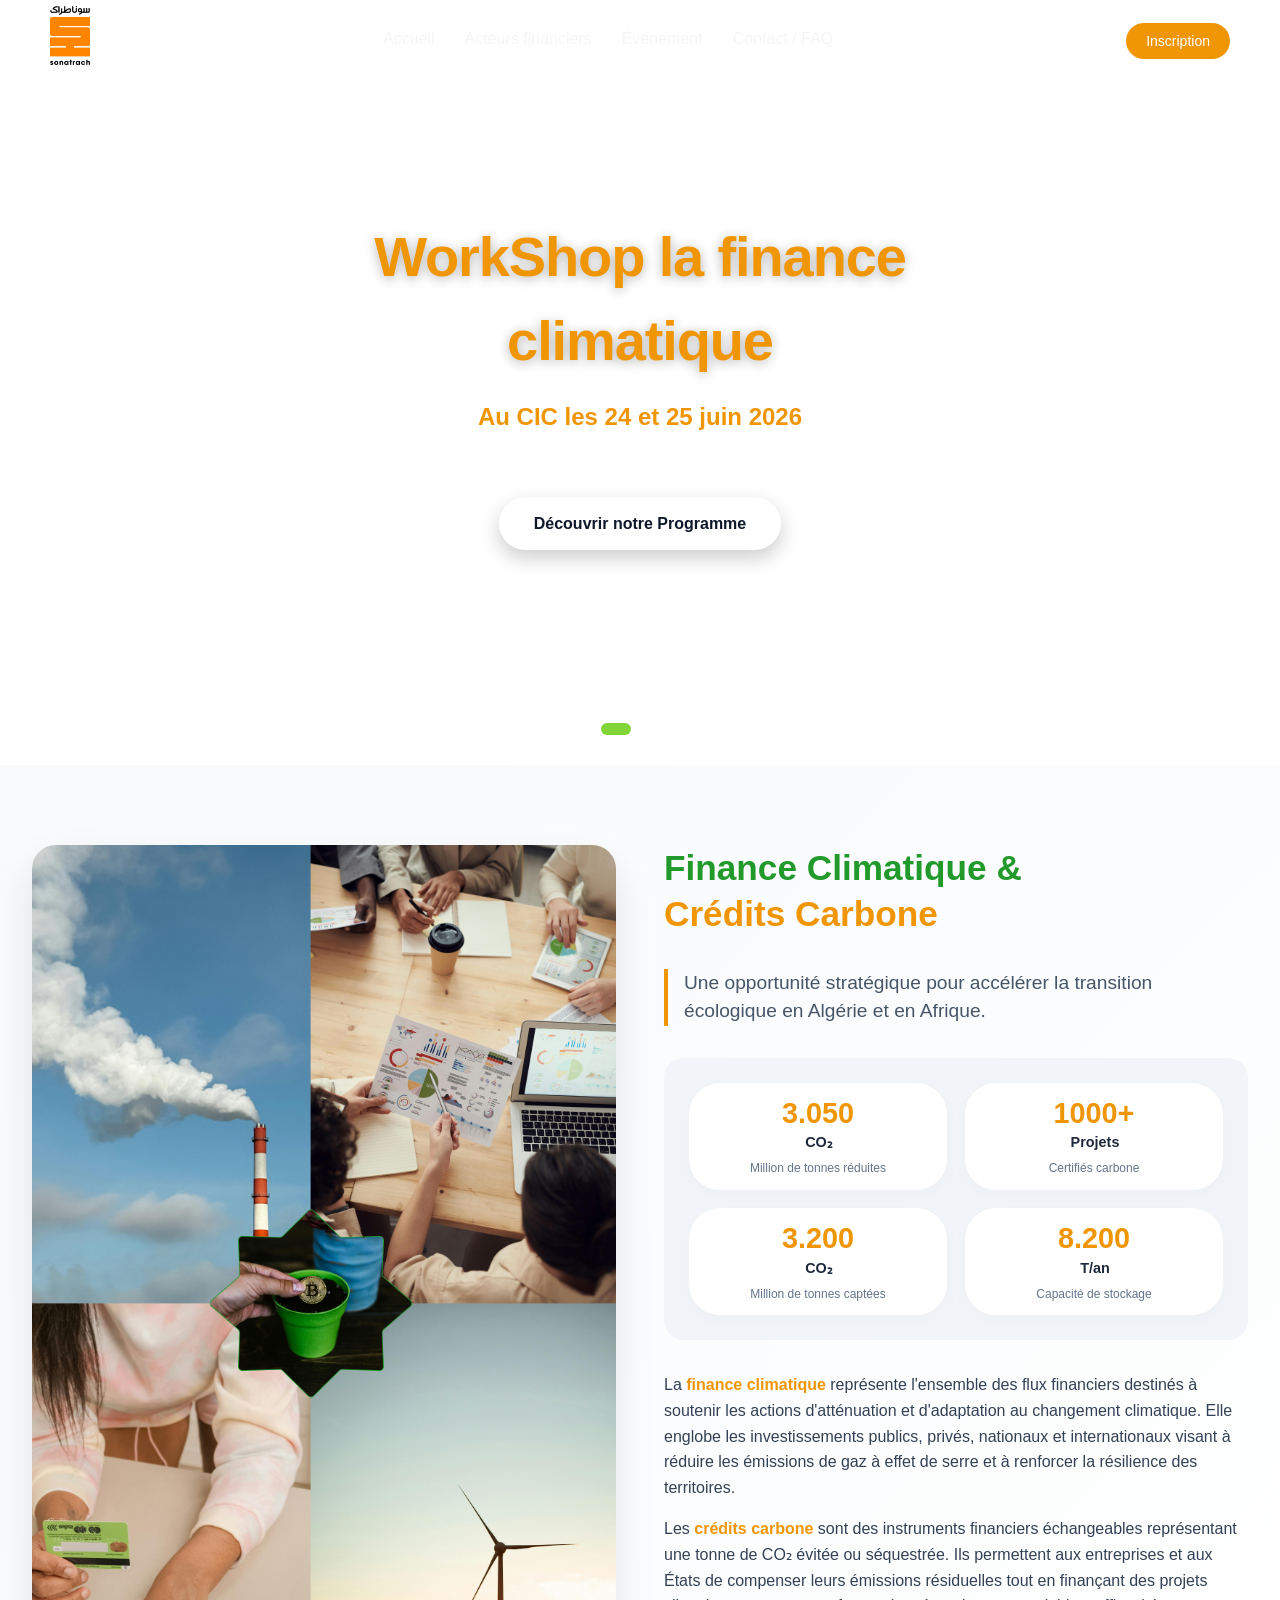
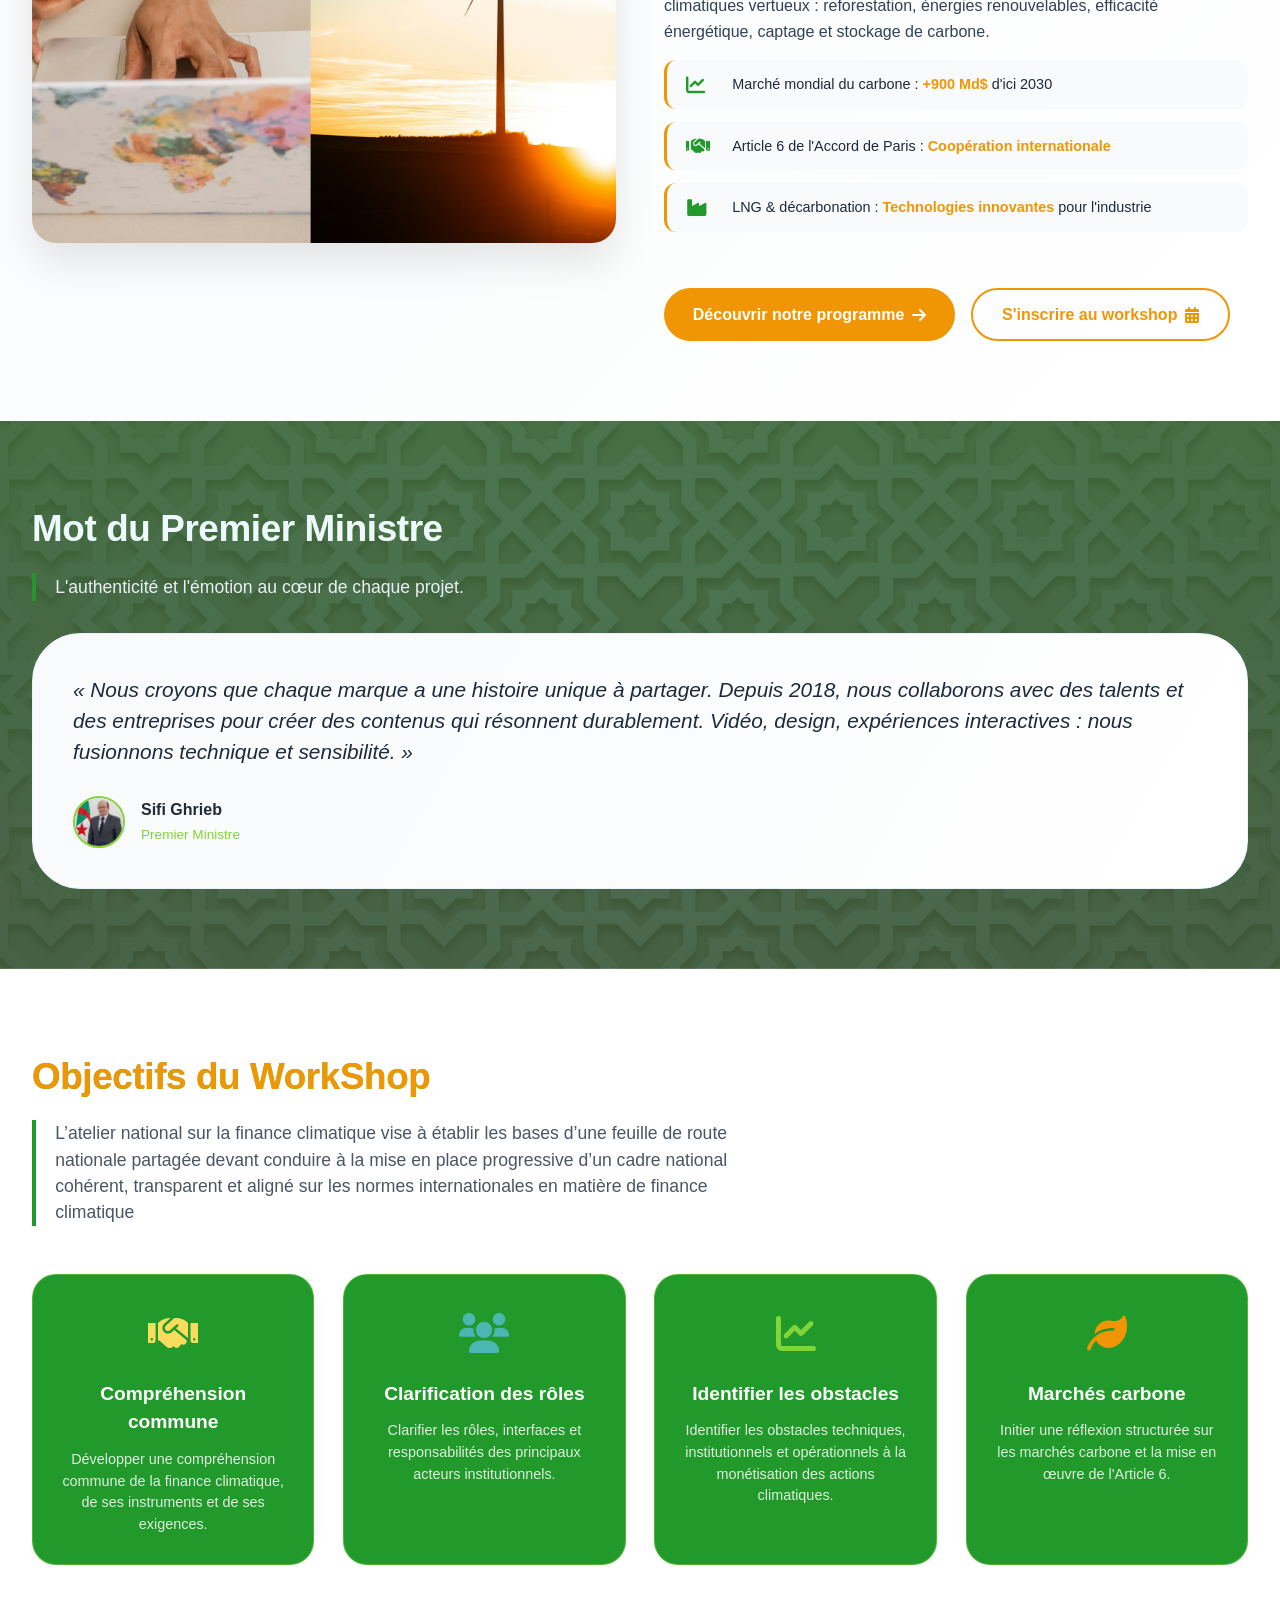
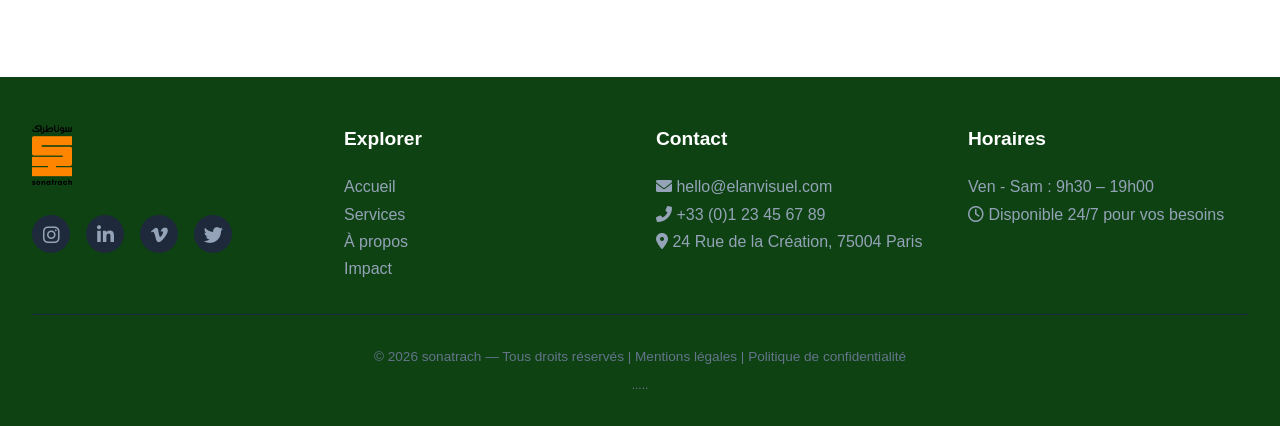
==== index.html @ e50af95a "Add files via upload" ====
<!DOCTYPE html>
<html lang="fr">
<head>
    <meta charset="UTF-8">
    <meta name="viewport" content="width=device-width, initial-scale=1.0, user-scalable=yes">
    <title>WorkShop Finance climatique</title>
     <!-- Font Awesome 6 (icônes) -->
    <link rel="stylesheet" href="https://cdnjs.cloudflare.com/ajax/libs/font-awesome/6.0.0-beta3/css/all.min.css">
     <link rel="stylesheet" href="style.css">
    
</head>


<body>


   <nav class="navbar">
  
    
    <div class="logo"><a href="index.html">
         <img src="/image/sonatrach.png" alt="SONATRACH PPC Logo" width=40px></a></div>

    <ul class="nav-links">
        <li class="nav-item"><a href="index.html">Accueil</a></li>
        <li class="nav-item"><a href="test.html">Acteurs financiers</a></li>
        <!-- <li class="nav-item"><a href="index.html">Projets</a></li> -->
        <li class="nav-item"><a href="inscreption.html">Événement</a></li>
        <li class="nav-item"><a href="F&Q.html">Contact / FAQ</a></li>
    </ul>
    <!-- Bouton inscription -->
    <button class="btn-inscription">
        <a href="inscreption.html#inscription">Inscription</a>
    </button>

    </nav>

<!-- SECTION 1 : HERO AVEC VIDEO (vidéo en boucle, muet, paysage) -->
<section id="hero" class="hero">
    

    <div class="hero-slider">
        <!-- Slide 1 -->
        <div class="slide active" data-slide="0">
            <video class="hero-video" loop muted playsinline>
                <source src="video/wmremove-transformed (1).mp4" type="video/mp4">
            </video>
        </div>
        
        <!-- Slide 2 -->
        <div class="slide" data-slide="1">
            <video class="hero-video" loop muted playsinline>
                <source src="video/wmremove-transformed (2).mp4" type="video/mp4">
            </video>
        </div>
        
        <!-- Slide 3 -->
        <div class="slide" data-slide="2">
            <video class="hero-video" loop muted playsinline>
                <source src="video/wmremove-transformed.mp4" type="video/mp4">
            </video>
        </div>
    </div>
    
    <div class="hero-overlay">
        <h1 style="color: #F09604;">WorkShop la finance climatique </h1>
        <h2 style="color: #F09604;">Au CIC les 24 et 25 juin 2026 </h2>
        <p>Construire un avenir durable grâce à la finance climatique et aux crédits carbone</p>
        <a href="inscreption.html#programme" class="btn-hero">Découvrir notre Programme </a>
       <!-- <i class="fas fa-arrow-right"></i> flech dans btn--> 
    </div>
    
    <!-- Indicateurs de navigation -->
    <div class="slider-dots">
        <span class="dot active" data-slide="0"></span>
        <span class="dot" data-slide="1"></span>
        <span class="dot" data-slide="2"></span>
    </div>
    <!-- Boutons de navigation (optionnels) -->
    <!-- <button class="slider-btn prev-btn" aria-label="Vidéo précédente">
        <i class="fas fa-chevron-left"></i>
    </button>
    <button class="slider-btn next-btn" aria-label="Vidéo suivante">
        <i class="fas fa-chevron-right"></i>
    </button> -->
    
</section>

<!-- SECTION PRÉSENTATION : FINANCE CLIMATIQUE & CRÉDITS CARBONE -->
<section id="presentation" class="section presentation-section">
    <div class="presentation-container">
        <div class="presentation-image">
            <img src="image/Frame 4.png" alt="Finance climatique et crédits carbone" class="presentation-img">
        </div>
        <div class="presentation-content">
            <h2 class="presentation-title">Finance Climatique & <span class="highlight">Crédits Carbone</span></h2>
            <p class="presentation-intro">Une opportunité stratégique pour accélérer la transition écologique en Algérie et en Afrique.</p>
            
            <div class="presentation-stats">
                <div class="stat-item">
                    <span class="stat-value">3.050</span>
                    <span class="stat-unit">CO₂</span>
                    <span class="stat-label">Million de tonnes réduites</span>
                </div>
                <div class="stat-item">
                    <span class="stat-value">1000+</span>
                    <span class="stat-unit">Projets</span>
                    <span class="stat-label">Certifiés carbone</span>
                </div>
                <div class="stat-item">
                    <span class="stat-value">3.200</span>
                    <span class="stat-unit">CO₂</span>
                    <span class="stat-label">Million de tonnes captées</span>
                </div>
                <div class="stat-item">
                    <span class="stat-value">8.200</span>
                    <span class="stat-unit">T/an</span>
                    <span class="stat-label">Capacité de stockage</span>
                </div>
            </div>
            
            <div class="presentation-text">
                <p>La <strong>finance climatique</strong> représente l'ensemble des flux financiers destinés à soutenir les actions d'atténuation et d'adaptation au changement climatique. Elle englobe les investissements publics, privés, nationaux et internationaux visant à réduire les émissions de gaz à effet de serre et à renforcer la résilience des territoires.</p>
                
                <p>Les <strong>crédits carbone</strong> sont des instruments financiers échangeables représentant une tonne de CO₂ évitée ou séquestrée. Ils permettent aux entreprises et aux États de compenser leurs émissions résiduelles tout en finançant des projets climatiques vertueux : reforestation, énergies renouvelables, efficacité énergétique, captage et stockage de carbone.</p>
                
                <div class="presentation-highlights">
                    <div class="highlight-card">
                        <i class="fas fa-chart-line"></i>
                        <span>Marché mondial du carbone : <strong>+900 Md$</strong> d'ici 2030</span>
                    </div>
                    <div class="highlight-card">
                        <i class="fas fa-handshake"></i>
                        <span>Article 6 de l'Accord de Paris : <strong>Coopération internationale</strong></span>
                    </div>
                    <div class="highlight-card">
                        <i class="fas fa-industry"></i>
                        <span>LNG & décarbonation : <strong>Technologies innovantes</strong> pour l'industrie</span>
                    </div>
                </div>
            </div>
            
            <div class="presentation-cta">
                <a href="#programme" class="btn-presentation">Découvrir notre programme <i class="fas fa-arrow-right"></i></a>
                <a href="#inscription" class="btn-presentation-outline">S'inscrire au workshop <i class="fas fa-calendar-alt"></i></a>
            </div>
        </div>
    </div>
</section>

<!-- SECTION 2 : / mots du ministre -->
<section id="motministre" class="section objectifs-section">
    <h2 class="section-title">Mot du Premier Ministre </h2>
    <div class="section-sub">L'authenticité et l'émotion au cœur de chaque projet.</div>
    <div class="testimonial-block">
        <p class="testimonial-text">« Nous croyons que chaque marque a une histoire unique à partager. Depuis 2018, nous collaborons avec des talents et des entreprises pour créer des contenus qui résonnent durablement. Vidéo, design, expériences interactives : nous fusionnons technique et sensibilité. »</p>
        <div style="display: flex; align-items: center; gap: 1rem; margin-top: 1.8rem;">
            <img src="image/sifi.jpg" alt="portrait" style="width: 52px; height: 52px; border-radius: 50%; object-fit: cover; border: 2px solid #81D537;">
            <div>
                <!--coordonné 1er ministre-->
                <strong style="font-size: 1rem;">Sifi Ghrieb</strong><br>
                <span style="font-size: 0.85rem; color: #81D537;">Premier Ministre</span>
            </div>
        </div>
    </div>
    <!-- <div style="margin-top: 2.5rem; display: flex; flex-wrap: wrap; gap: 1.8rem; justify-content: center;">
        <div style="text-align: center;"><i class="fas fa-award" style="font-size: 2rem; color:#3b82f6;"></i><br><strong>+120 projets</strong><br><span style="font-size:0.9rem;">réalisés avec passion</span></div>
        <div style="text-align: center;"><i class="fas fa-globe" style="font-size: 2rem; color:#3b82f6;"></i><br><strong>15 pays</strong><br><span style="font-size:0.9rem;">clients internationaux</span></div>
        <div style="text-align: center;"><i class="fas fa-smile" style="font-size: 2rem; color:#3b82f6;"></i><br><strong>98%</strong><br><span style="font-size:0.9rem;">clients satisfaits</span></div>
    </div> -->
</section>

<section id="aprworkshop" class="section"  >
    <h2 class="section-title" style="color: #F09604">Objectifs du WorkShop</h2>
    <div class="section-sub">L’atelier national sur la finance climatique vise à établir les bases d’une feuille de route nationale partagée devant conduire à la mise en place progressive d’un cadre national cohérent, transparent et aligné sur les normes internationales en matière de finance climatique</div>
      <!-- Grille des 5 objectifs avec icônes -->
    
        <!-- Grille des 5 objectifs -->
        <div class="objectifs-grid">
            
            <!-- Carte 1 -->
            <div class="objectif-card">
                <div class="card-icon">
                    <i class="fas fa-handshake"></i>
                </div>
                <h3 class="card-title">Compréhension commune</h3>
                <p class="card-description">Développer une compréhension commune de la finance climatique, de ses instruments et de ses exigences.</p>
            </div>
            
            <!-- Carte 2 -->
            <div class="objectif-card">
                <div class="card-icon">
                    <i class="fas fa-users"></i>
                </div>
                <h3 class="card-title">Clarification des rôles</h3>
                <p class="card-description">Clarifier les rôles, interfaces et responsabilités des principaux acteurs institutionnels.</p>
            </div>
            
            <!-- Carte 3 -->
            <div class="objectif-card">
                <div class="card-icon">
                    <i class="fas fa-chart-line"></i>
                </div>
                <h3 class="card-title">Identifier les obstacles</h3>
                <p class="card-description">Identifier les obstacles techniques, institutionnels et opérationnels à la monétisation des actions climatiques.</p>
            </div>
            
            <!-- Carte 4 -->
            <div class="objectif-card">
                <div class="card-icon">
                    <i class="fas fa-leaf"></i>
                </div>
                <h3 class="card-title">Marchés carbone </h3>
                <p class="card-description">Initier une réflexion structurée sur les marchés carbone et la mise en œuvre de l'Article 6.</p>
            </div>
           
        </div>
    </div>

</section>

<!--notre programme -->
<!-- <section id="programme" class="section">
    <h2 class="section-title">Le Programme du WorkShop </h2>
    <div class="section-sub">Des solutions sur mesure pour donner vie à vos idées — de la captation à la post-production.</div>
    
    <div class="grid-2cols">
        <div class="card">
            <i class="fas fa-video"></i>
            <h3>Production vidéo</h3>
            <p>Tournages, motion design, clips institutionnels. Une narration visuelle puissante qui engage votre audience.</p>
        </div>
        <div class="card">
            <i class="fas fa-palette"></i>
            <h3>Direction artistique</h3>
            <p>Identité visuelle, branding & storytelling. Nous créons des univers graphiques mémorables et cohérents.</p>
        </div>
        <div class="card">
            <i class="fas fa-chart-line"></i>
            <h3>Stratégie digitale</h3>
            <p>Optimisation, contenu viral, analytics. Une approche data-driven pour maximiser votre impact.</p>
        </div>
    </div>
    
</section> -->

<!-- FOOTER (avec liens, contact et mentions) -->
<footer class="footer" id="contact-footer">
    <div class="footer-container">
        <div class="footer-col">
         <div class="logo"><a href="/home">
         <img src="/image/sonatrach.png" alt="SONATRACH PPC Logo" width=40px></a></div>

            <div class="social-icons">
                <a href="#" aria-label="Instagram"><i class="fab fa-instagram"></i></a>
                <a href="#" aria-label="LinkedIn"><i class="fab fa-linkedin-in"></i></a>
                <a href="#" aria-label="Vimeo"><i class="fab fa-vimeo-v"></i></a>
                <a href="#" aria-label="Twitter"><i class="fab fa-twitter"></i></a>
            </div>
        </div>
        <div class="footer-col">
            <h4>Explorer</h4>
            <p><a href="#hero">Accueil</a></p>
            <p><a href="#services">Services</a></p>
            <p><a href="#apropos">À propos</a></p>
            <p><a href="#chiffres">Impact</a></p>
        </div>
        <div class="footer-col">
            <h4>Contact</h4>
            <p><i class="fas fa-envelope"></i> hello@elanvisuel.com</p>
            <p><i class="fas fa-phone-alt"></i> +33 (0)1 23 45 67 89</p>
            <p><i class="fas fa-map-marker-alt"></i> 24 Rue de la Création, 75004 Paris</p>
        </div>
        <div class="footer-col">
            <h4>Horaires</h4>
            <p>Ven - Sam : 9h30 – 19h00</p>
            
            <p><i class="far fa-clock"></i> Disponible 24/7 pour vos besoins</p>
        </div>
    </div>
    <div class="footer-bottom">
        <p>© 2026 sonatrach — Tous droits réservés | Mentions légales | Politique de confidentialité</p>
        <p style="margin-top: 0.5rem; font-size:0.75rem;">.....</p>
    </div>
</footer>

<script>
    // Carrousel vidéo - 3 vidéos en boucle automatique
    document.addEventListener('DOMContentLoaded', function() {
        const slides = document.querySelectorAll('.slide');
        const dots = document.querySelectorAll('.dot');
        const prevBtn = document.querySelector('.prev-btn');
        const nextBtn = document.querySelector('.next-btn');
        let currentSlide = 0;
        let slideInterval;
        const intervalTime = 8000; // 8 secondes par vidéo
        
        // Fonction pour changer de slide
        function goToSlide(n) {
            // Retirer la classe active de tous les slides et dots
            slides.forEach(slide => {
                slide.classList.remove('active');
            });
            dots.forEach(dot => {
                dot.classList.remove('active');
            });
            
            // Mettre à jour l'index
            currentSlide = n;
            
            // Gérer la boucle (si on dépasse la fin ou le début)
            if (currentSlide >= slides.length) {
                currentSlide = 0;
            }
            if (currentSlide < 0) {
                currentSlide = slides.length - 1;
            }
            
            // Ajouter la classe active au slide et dot correspondants
            slides[currentSlide].classList.add('active');
            dots[currentSlide].classList.add('active');
            
            // Gérer la lecture des vidéos
            handleVideoPlayback();
        }
        
        // Fonction pour gérer la lecture/pause des vidéos
        function handleVideoPlayback() {
            slides.forEach((slide, index) => {
                const video = slide.querySelector('video');
                if (video) {
                    if (index === currentSlide) {
                        // Vidéo active : la lire
                        video.play().catch(e => console.log('Lecture automatique bloquée:', e));
                    } else {
                        // Vidéo inactive : mettre en pause et rembobiner
                        video.pause();
                        video.currentTime = 0;
                    }
                }
            });
        }
        
        // Fonction pour passer à la slide suivante
        function nextSlide() {
            goToSlide(currentSlide + 1);
            resetInterval();
        }
        
        // Fonction pour passer à la slide précédente
        function prevSlide() {
            goToSlide(currentSlide - 1);
            resetInterval();
        }
        
        // Réinitialiser l'intervalle automatique
        function resetInterval() {
            clearInterval(slideInterval);
            slideInterval = setInterval(nextSlide, intervalTime);
        }
        
        // Événements pour les boutons
        if (prevBtn) {
            prevBtn.addEventListener('click', prevSlide);
        }
        if (nextBtn) {
            nextBtn.addEventListener('click', nextSlide);
        }
        
        // Événements pour les dots
        dots.forEach((dot, index) => {
            dot.addEventListener('click', () => {
                goToSlide(index);
                resetInterval();
            });
        });
        
        // Démarrer le carrousel automatique
        slideInterval = setInterval(nextSlide, intervalTime);
        
        // Initialiser la lecture de la première vidéo
        handleVideoPlayback();
        
        // Pause automatique quand la page n'est pas visible (optimisation)
        document.addEventListener('visibilitychange', function() {
            if (document.hidden) {
                clearInterval(slideInterval);
                // Mettre en pause la vidéo active
                const activeVideo = slides[currentSlide]?.querySelector('video');
                if (activeVideo) activeVideo.pause();
            } else {
                slideInterval = setInterval(nextSlide, intervalTime);
                // Relire la vidéo active
                const activeVideo = slides[currentSlide]?.querySelector('video');
                if (activeVideo) activeVideo.play().catch(e => console.log('Erreur lecture:', e));
            }
        });
    });

    
    // Menu mobile - Hamburger toggle
    document.addEventListener('DOMContentLoaded', function() {
        const menuToggle = document.querySelector('.menu-toggle');
        const navLinks = document.querySelector('.nav-links');
        
        if (menuToggle) {
            menuToggle.addEventListener('click', function() {
                navLinks.classList.toggle('active');
                // Changer l'icône du hamburger
                const icon = menuToggle.querySelector('i');
                if (navLinks.classList.contains('active')) {
                    icon.classList.remove('fa-bars');
                    icon.classList.add('fa-times');
                } else {
                    icon.classList.remove('fa-times');
                    icon.classList.add('fa-bars');
                }
            });
        }
        
        // Fermer le menu mobile quand on clique sur un lien
        const navLinksItems = document.querySelectorAll('.nav-link');
        navLinksItems.forEach(link => {
            link.addEventListener('click', () => {
                if (navLinks.classList.contains('active')) {
                    navLinks.classList.remove('active');
                    const icon = menuToggle.querySelector('i');
                    icon.classList.remove('fa-times');
                    icon.classList.add('fa-bars');
                }
            });
        });
        
        // Effet de survol supplémentaire : changement de couleur au survol
        // (déjà géré par CSS, mais on ajoute un effet de ripple optionnel)
        const allNavLinks = document.querySelectorAll('.nav-link');
        allNavLinks.forEach(link => {
            link.addEventListener('mouseenter', function(e) {
                // Créer un effet ripple
                const ripple = document.createElement('span');
                ripple.classList.add('ripple-effect');
                this.style.position = 'relative';
                this.style.overflow = 'hidden';
                ripple.style.position = 'absolute';
                ripple.style.left = e.clientX - this.getBoundingClientRect().left + 'px';
                ripple.style.top = e.clientY - this.getBoundingClientRect().top + 'px';
                ripple.style.width = '0';
                ripple.style.height = '0';
                ripple.style.borderRadius = '50%';
                ripple.style.backgroundColor = 'rgba(240, 150, 4, 0.2)';
                ripple.style.transform = 'translate(-50%, -50%)';
                ripple.style.transition = 'all 0.5s ease';
                ripple.style.pointerEvents = 'none';
                this.appendChild(ripple);
                
                setTimeout(() => {
                    ripple.style.width = '200px';
                    ripple.style.height = '200px';
                }, 10);
                
                setTimeout(() => {
                    ripple.remove();
                }, 500);
            });
        });
    });

const menuItems = document.querySelectorAll(".nav-item");

menuItems.forEach(item => {
    item.addEventListener("mouseenter", () => {
        item.style.color = "#F09604";
        item.style.transform = "scale(1.1)";
    });

    item.addEventListener("mouseleave", () => {
        item.style.color = "white";
        item.style.transform = "scale(1)";
    });
});
</script>

</body>
</html>
---- style.css ----
* {
            margin: 0;
            padding: 0;
            box-sizing: border-box;
        }

        body {
            font-family: 'Inter', sans-serif;
            background-color: #ffffff;
            color: #1f2937;
            line-height: 1.5;
            scroll-behavior: smooth;
        }

       .btn-inscription a {
    color: white;
    text-decoration: none;
    /* padding: 8px 12px; */
    display: inline-block;
    transition: 0.3s;
}

.btn-inscription a:hover {
    color: #F9DC5D;
    border-bottom: 2px solid #F9DC5D;
}
        /*****************************************/
          /* --- NAVBAR STYLES AVEC POLICE ARTISTIQUE --- */
@import url('https://fonts.googleapis.com/css2?family=Playfair+Display:wght@400;500;600;700;800;900&family=Poppins:wght@300;400;500;600;700&display=swap');
/* --- NAVBAR STYLES ÉPURÉE --- */
body {
    margin: 0;
    font-family: 'Poppins', sans-serif;
}

/* NAVBAR */
.navbar {
    display: flex;
    justify-content: space-between;
    align-items: center;
    padding: 6px 50px;
    z-index: 1000;
    position: absolute;
    top: 0;
    left: 0;
    width: 100%;
    background: transparent; 
}

/* LOGO */
.logo {
    font-family: 'Playfair Display', serif;
    font-size: 26px;
    color: white;
    letter-spacing: 2px;
}

/* MENU */
/* .nav-links {
    list-style: none;
    display: flex;
    gap: 30px;
}

/* ITEMS */
/* .nav-item {
    color: white;
    cursor: pointer;
    font-size: 16px;
    position: relative;
    transition: 0.3s ease;
} */

/* Ligne animée sous le texte */
/* .nav-item::after {
    content: "";
    position: absolute;
    width: 0%;
    height: 2px;
    bottom: -5px;
    left: 0;
    background-color: #F09604;
    transition: 0.3s;
}

.nav-item:hover::after {
    width: 100%;
} */
    /* BOUTON INSCRIPTION */
/* .btn-inscription {
    background-color: #F09604;
    color: white;
    border: none;
    padding: 10px 20px;
    border-radius: 25px;
    font-size: 14px;
    cursor: pointer;
    font-weight: 500;
    transition: all 0.3s ease;
} */ 

.nav-links {
    list-style: none;
    display: flex;
    gap: 30px;
}

/* ITEM container */
.nav-item {
    position: relative;
}

/* LIEN */
.nav-item a {
    color: whitesmoke;
    text-decoration: none;
    font-size: 16px;
    display: inline-block;
    position: relative;
    padding-bottom: 5px;
    transition: color 0.3s ease;
}

/* Ligne animée */
.nav-item a::after {
    content: "";
    position: absolute;
    width: 0%;
    height: 2px;
    bottom: 0;
    left: 0;
    background-color: #F09604;
    transition: width 0.3s ease;
}

/* Hover */
.nav-item a:hover::after {
    width: 100%;
}

.nav-item a:hover {
    color: #F9DC5D;
}

    /* BOUTON INSCRIPTION */
.btn-inscription {
    background-color: #F09604;
    color: white;
    border: none;
    padding: 10px 20px;
    border-radius: 25px;
    font-size: 14px;
    cursor: pointer;
    font-weight: 500;
    transition: all 0.3s ease;
}

/* Hover bouton */
.btn-inscription:hover {
    background-color: transparent;
    color: #F09604;
    border: 2px solid #F09604;
    transform: scale(1.05);
}   




/* --- SECTION HERO AVEC VIDEO --- */
        .hero {
            position: relative;
            width: 100%;
            min-height: 85vh;
            display: flex;
            align-items: center;
            justify-content: center;
            overflow: hidden;
        }

        .hero-video {
            position: absolute;
            top: 0;
            left: 0;
            width: 100%;
            height: 100%;
            object-fit: cover;
            z-index: 0;
            filter: brightness(0.65);
        }

        .hero-overlay {
            position: relative;
            z-index: 2;
            max-width: 800px;
            text-align: center;
            padding: 2rem;
            color: white;
            animation: fadeUp 0.9s ease-out;
        }

        .hero-overlay h1 {
            font-size: 3.5rem;
            font-weight: 800;
            letter-spacing: -0.02em;
            margin-bottom: 1rem;
            text-shadow: 0 2px 12px rgba(0,0,0,0.3);
        }

        .hero-overlay p {
            font-size: 1.25rem;
            margin-bottom: 2rem;
            opacity: 0.95;
            font-weight: 400;
        }

        .btn-hero {
            display: inline-block;
            background: white;
            color: #0f172a;
            font-weight: 600;
            padding: 0.9rem 2.2rem;
            border-radius: 40px;
            text-decoration: none;
            transition: all 0.25s;
            box-shadow: 0 8px 20px rgba(0,0,0,0.2);
            font-size: 1rem;
        }

        .btn-hero:hover {
            background: #f1f5f9;
            transform: scale(1.02);
            box-shadow: 0 12px 24px rgba(0,0,0,0.25);
        }

        @keyframes fadeUp {
            from {
                opacity: 0;
                transform: translateY(30px);
            }
            to {
                opacity: 1;
                transform: translateY(0);
            }
        }

        /* --- SECTIONS GÉNÉRIQUES (3 sections) --- */
        .section {
            padding: 5rem 2rem;
            max-width: 1280px;
            margin: 0 auto;
        }

        .section-title {
            font-size: 2.3rem;
            font-weight: 700;
            margin-bottom: 1rem;
            letter-spacing: -0.01em;
            background: linear-gradient(145deg, #21992B, #81D537);
            background-clip: text;
            -webkit-background-clip: text;
            color: transparent;
            display: inline-block;
        }

        .section-sub {
            color: #4b5563;
            font-size: 1.1rem;
            max-width: 700px;
            margin-bottom: 3rem;
            border-left: 4px solid #21992B;
            padding-left: 1.2rem;
        }

        /* grilles et cartes */
        .grid-2cols {
            display: flex;
            flex-wrap: wrap;
            gap: 2rem;
            justify-content: space-between;
        }

        .card {
            flex: 1;
            min-width: 240px;
            background: #f9fafb;
            border-radius: 28px;
            padding: 2rem 1.5rem;
            transition: all 0.25s;
            box-shadow: 0 4px 12px rgba(0, 0, 0, 0.02);
            border: 20px solid rgba(0, 0, 0, 0.03);
        }

        .card:hover {
            transform: translateY(-6px);
            background: white;
            box-shadow: 0 20px 30px -12px rgba(0, 0, 0, 0.08);
            border-color: #e2e8f0;
        }

        .card i {
            font-size: 2.4rem;
            color: #3b82f6;
            margin-bottom: 1.2rem;
        }

        .card h3 {
            font-size: 1.5rem;
            margin-bottom: 0.75rem;
            font-weight: 600;
        }

        .card p {
            color: #4b5563;
            line-height: 1.5;
        }

        .services-list {
            display: flex;
            flex-wrap: wrap;
            gap: 1.2rem;
            margin-top: 1rem;
        }

        .service-tag {
            background: #eef2ff;
            padding: 0.5rem 1.2rem;
            border-radius: 40px;
            font-weight: 500;
            color: #1e40af;
            font-size: 0.9rem;
        }

        .stats-group {
            display: flex;
            flex-wrap: wrap;
            gap: 2rem;
            justify-content: space-between;
            text-align: center;
        }

        .stat-item {
            flex: 1;
            background: #ffffff;
            padding: 1.8rem;
            border-radius: 32px;
            box-shadow: 0 8px 20px rgba(0, 0, 0, 0.02);
            border: 1px solid #f0f2f5;
        }

        .stat-number {
            font-size: 2.5rem;
            font-weight: 800;
            color: #0f172a;
        }

        /* Section spécifique témoignage / citation */
        .testimonial-block {
            background: linear-gradient(120deg, #f8fafc, #ffffff);
            border-radius: 48px;
            padding: 2.5rem;
            margin-top: 1rem;
            border: 1px solid #eef2ff;
        }

        .testimonial-text {
            font-size: 1.3rem;
            font-style: italic;
            font-weight: 400;
            color: #1e293b;
        }

        /* --- FOOTER --- */
        .footer {
            background-color: #0e4212;
            color: #cbd5e1;
            padding: 3rem 2rem 2rem;
            margin-top: 2rem;
        }

        .footer-container {
            max-width: 1280px;
            margin: 0 auto;
            display: flex;
            flex-wrap: wrap;
            justify-content: space-between;
            gap: 2rem;
        }

        .footer-col {
            flex: 1;
            min-width: 180px;
        }

        .footer-col h4 {
            color: white;
            font-size: 1.2rem;
            margin-bottom: 1.2rem;
            font-weight: 600;
        }

        .footer-col p, .footer-col a {
            color: #94a3b8;
            text-decoration: none;
            line-height: 1.7;
            transition: 0.2s;
        }

        .footer-col a:hover {
            color: white;
        }

        .social-icons {
            display: flex;
            gap: 1rem;
            margin-top: 1rem;
        }

        .social-icons a {
            background: #1e293b;
            width: 38px;
            height: 38px;
            display: inline-flex;
            align-items: center;
            justify-content: center;
            border-radius: 60px;
            font-size: 1.2rem;
            transition: 0.2s;
        }

        .social-icons a:hover {
            background: #3b82f6;
            transform: translateY(-3px);
        }

        .footer-bottom {
            text-align: center;
            padding-top: 2rem;
            border-top: 1px solid #1e293b;
            margin-top: 2rem;
            font-size: 0.85rem;
            color: #64748b;
        }

        /* responsive adjustments */
        @media (max-width: 768px) {
            .hero-overlay h1 {
                font-size: 2.5rem;
            }
            .section {
                padding: 3rem 1.5rem;
            }
            .grid-2cols {
                flex-direction: column;
            }
            .stats-group {
                flex-direction: column;
                gap: 1rem;
            }
            .testimonial-text {
                font-size: 1.1rem;
            }

        }

        /* ===== SECTION PRINCIPALE ===== */
.objectifs-section {
    /* background-image: linear-gradient(rgba(71, 85, 105, 0.92), rgba(71, 85, 105, 0.92)), url('image/img.jpg'); */
    background-image: linear-gradient(hsla(125, 76%, 15%, 0.726),hsla(126, 72%, 11%, 0.726)),url('image/img.jpg');
    background-size: cover;
    background-position: center;
    background-repeat: no-repeat;
    padding: 5rem 2rem;
}

/* Titre principal */
.objectifs-section .section-title {
     color: aliceblue; 
    font-size: 2.3rem;
    font-weight: 700;
    margin-bottom: 1rem;
    text-align: center;
}

/* Sous-titre */
.objectifs-section .section-sub {
    color: aliceblue;
    opacity: 0.95;
    /* max-width: 900px; */
    max-width: 1280px;;
    margin: 0 auto 2rem auto;
    text-align: left;
    font-size: 1.1rem;
    line-height: 1.6;
}

/* ===== GRILLE DES CARTES ===== */
.objectifs-grid {
    display: grid;
    grid-template-columns: repeat(auto-fit, minmax(260px, 1fr));
    gap: 1.8rem;
    max-width: 1280px;
    margin: 2rem auto 0 auto;
}

/* ===== STYLE INDIVIDUEL DES CARTES ===== */
.objectif-card {
    background: rgba(33, 153, 43, 1);
    backdrop-filter: blur(8px);
    border-radius: 24px;
    padding: 1.8rem;
    border: 1px solid rgba(103, 200, 58, 0.619);
    transition: transform 0.3s ease, background 0.3s ease;
    text-align: center;
}

/* Effet au survol */
.objectif-card:hover {
    transform: translateY(-8px);
    background: rgba(33, 153, 43, 0.8);
}

/* Icône */
.card-icon {
    font-size: 2.5rem;
    margin-bottom: 1rem;
}

/* Couleurs des icônes */
.objectif-card:nth-child(1) .card-icon i { color: #F9DC5D; }
.objectif-card:nth-child(2) .card-icon i { color: #4CB7B2; }
.objectif-card:nth-child(3) .card-icon i { color: #81D537; }
.objectif-card:nth-child(4) .card-icon i { color: #F09604; }
.objectif-card:nth-child(5) .card-icon i { color: #f87171; }

/* Titre de la carte */
.card-title {
    color: white;
    font-size: 1.2rem;
    margin-bottom: 0.75rem;
    font-weight: 600;
}

/* Description */
.card-description {
    color: rgba(255, 255, 255, 0.85);
    font-size: 0.9rem;
    line-height: 1.5;
}

/* ===== RESPONSIVE ===== */
@media (max-width: 768px) {
    .objectifs-section {
        padding: 3rem 1.5rem;
    }
    
    .objectifs-section .section-title {
        font-size: 1.8rem;
    }
    
    .objectifs-section .section-sub {
        font-size: 0.95rem;
        padding: 0 1rem;
    }
    
    .objectif-card {
        padding: 1.5rem;
    }
    
    .card-title {
        font-size: 1rem;
    }
    
    .card-description {
        font-size: 0.85rem;
    }
}

/* ===== CARROUSEL VIDEO HERO ===== */
.hero {
    position: relative;
    width: 100%;
    min-height: 85vh;
    display: flex;
    align-items: center;
    justify-content: center;
    overflow: hidden;
}

.hero-slider {
    position: absolute;
    top: 0;
    left: 0;
    width: 100%;
    height: 100%;
    z-index: 0;
}

.slide {
    position: absolute;
    top: 0;
    left: 0;
    width: 100%;
    height: 100%;
    opacity: 1;
    transition: opacity 0.8s ease-in-out;
    z-index: 0;
}

.slide.active {
    opacity: 1;
    z-index: 1;
}

.hero-video {
    width: 100%;
    height: 100%;
    object-fit: cover;
    filter: brightness(0.65);
}

/* Contenu overlay */
.hero-overlay {
    position: relative;
    z-index: 3;
    max-width: 800px;
    text-align: center;
    padding: 2rem;
    color: white;
    animation: fadeUp 0.9s ease-out;
}

/* Indicateurs (dots) */
.slider-dots {
    position: absolute;
    bottom: 30px;
    left: 50%;
    transform: translateX(-50%);
    display: flex;
    gap: 12px;
    z-index: 3;
}

.dot {
    width: 12px;
    height: 12px;
    border-radius: 50%;
    background: rgba(255, 255, 255, 0.5);
    cursor: pointer;
    transition: all 0.3s ease;
}

.dot.active {
    background: #81D537;
    width: 30px;
    border-radius: 10px;
}

.dot:hover {
    background: rgba(255, 255, 255, 0.9);
    transform: scale(1.1);
}

/* Boutons de navigation */
.slider-btn {
    position: absolute;
    top: 50%;
    transform: translateY(-50%);
    background: rgba(255, 255, 255, 0.2);
    backdrop-filter: blur(8px);
    border: none;
    width: 45px;
    height: 45px;
    border-radius: 50%;
    cursor: pointer;
    z-index: 3;
    transition: all 0.3s ease;
    color: white;
    font-size: 1.2rem;
    display: flex;
    align-items: center;
    justify-content: center;
}

.prev-btn {
    left: 20px;
}

.next-btn {
    right: 20px;
}

.slider-btn:hover {
    background: #81D537;
    transform: translateY(-50%) scale(1.05);
}

/* Responsive pour les boutons */
@media (max-width: 768px) {
    .slider-btn {
        width: 35px;
        height: 35px;
        font-size: 0.9rem;
    }
    
    .prev-btn {
        left: 10px;
    }
    
    .next-btn {
        right: 10px;
    }
    
    .slider-dots {
        bottom: 20px;
        gap: 8px;
    }
    
    .dot {
        width: 8px;
        height: 8px;
    }
    
    .dot.active {
        width: 20px;
    }
}

/* ===== SECTION PRÉSENTATION FINANCE CLIMATIQUE ===== */
.presentation-section {
    padding: 5rem 2rem;
    background: linear-gradient(135deg, #f8fafc 0%, #ffffff 100%);
    overflow: hidden;
}

.presentation-container {
    max-width: 1280px;
    margin: 0 auto;
    display: grid;
    grid-template-columns: 1fr 1fr;
    gap: 3rem;
    align-items: start;
    
    
}

/* Image stylée */
.presentation-image {
    position: relative;
    border-radius: 24px;
    overflow: hidden;
    box-shadow: 0 20px 40px rgba(0, 0, 0, 0.1);
    transition: transform 0.3s ease;
}

.presentation-image:hover {
    transform: translateY(-5px);
}

.presentation-img {
    width: 100%;
    height: auto;
    
    display: block;
    object-fit: cover;
}

/* Contenu texte */
.presentation-content {
    display: flex;
    flex-direction: column;
    gap: 1.5rem;
}

.presentation-title {
    font-size: 2.2rem;
    font-weight: 700;
    color: #21992B;
    line-height: 1.3;
    margin-bottom: 0.5rem;
}

.presentation-title .highlight {
    color: #F09604;
    position: relative;
    display: inline-block;
}

.presentation-title .highlight::after {
    content: '';
    position: absolute;
    bottom: 5px;
    left: 0;
    width: 100%;
    height: 8px;
    background: rgba(240, 150, 4, 0.2);
    z-index: -1;
}

.presentation-intro {
    font-size: 1.2rem;
    color: #475569;
    font-weight: 500;
    border-left: 4px solid #F09604;
    padding-left: 1rem;
}

/* Statistiques */
.presentation-stats {
    display: grid;
    grid-template-columns: repeat(2, 1fr);
    gap: 1rem;
    background: #f1f5f9;
    border-radius: 20px;
    padding: 1.5rem;
    margin: 0.5rem 0;
}

.stat-item {
    text-align: center;
    padding: 0.8rem;
}

.stat-value {
    font-size: 1.8rem;
    font-weight: 800;
    color: #F09604;
    display: block;
    line-height: 1.2;
}

.stat-unit {
    font-size: 0.9rem;
    font-weight: 600;
    color: #1e293b;
    margin-left: 2px;
}

.stat-label {
    font-size: 0.75rem;
    color: #64748b;
    display: block;
    margin-top: 5px;
}

/* Texte de présentation */
.presentation-text {
    color: #334155;
    line-height: 1.6;
}

.presentation-text p {
    margin-bottom: 1rem;
}

.presentation-text strong {
    color: #F09604;
}

/* Cartes mises en avant */
.presentation-highlights {
    display: flex;
    flex-direction: column;
    gap: 0.8rem;
    margin: 1rem 0;
}

.highlight-card {
    display: flex;
    align-items: center;
    gap: 1rem;
    background: #f8fafc;
    padding: 0.8rem 1.2rem;
    border-radius: 12px;
    border-left: 3px solid #F09604;
    transition: all 0.3s ease;
}

.highlight-card:hover {
    background: #f1f5f9;
    transform: translateX(5px);
}

.highlight-card i {
    font-size: 1.2rem;
    color: rgba(33, 153, 43, 1);;
    width: 30px;
}

.highlight-card span {
    font-size: 0.9rem;
    color: #1e293b;
}

.highlight-card strong {
    color: #F09604;
}

/* Boutons CTA */
.presentation-cta {
    display: flex;
    gap: 1rem;
    margin-top: 1rem;
    flex-wrap: wrap;
}

.btn-presentation {
    display: inline-flex;
    align-items: center;
    gap: 0.5rem;
    background: #F09604;
    color: white;
    padding: 0.8rem 1.8rem;
    border-radius: 40px;
    text-decoration: none;
    font-weight: 600;
    transition: all 0.3s ease;
    border: none;
    cursor: pointer;
}

.btn-presentation:hover {
    background: #d48502;
    transform: translateY(-2px);
    box-shadow: 0 10px 20px rgba(240, 150, 4, 0.3);
}

.btn-presentation-outline {
    display: inline-flex;
    align-items: center;
    gap: 0.5rem;
    background: transparent;
    color: #F09604;
    padding: 0.8rem 1.8rem;
    border-radius: 40px;
    text-decoration: none;
    font-weight: 600;
    border: 2px solid #F09604;
    transition: all 0.3s ease;
}

.btn-presentation-outline:hover {
    background: #F09604;
    color: white;
    transform: translateY(-2px);
}

/* Responsive */
@media (max-width: 968px) {
    .presentation-container {
        grid-template-columns: 1fr;
        gap: 2rem;
    }
    
    .presentation-image {
        max-width: 500px;
        margin: 0 auto;
    }
    
    .presentation-title {
        font-size: 1.8rem;
        text-align: center;
    }
    
    .presentation-intro {
        text-align: center;
    }
    
    .presentation-stats {
        grid-template-columns: repeat(2, 1fr);
    }
    
    .presentation-cta {
        justify-content: center;
    }
}

@media (max-width: 480px) {
    .presentation-stats {
        grid-template-columns: 1fr;
        gap: 0.8rem;
    }
    
    .presentation-section {
        padding: 3rem 1.5rem;
    }
    
    .stat-value {
        font-size: 1.5rem;
    }
    
    .btn-presentation, .btn-presentation-outline {
        width: 100%;
        justify-content: center;
    }
}
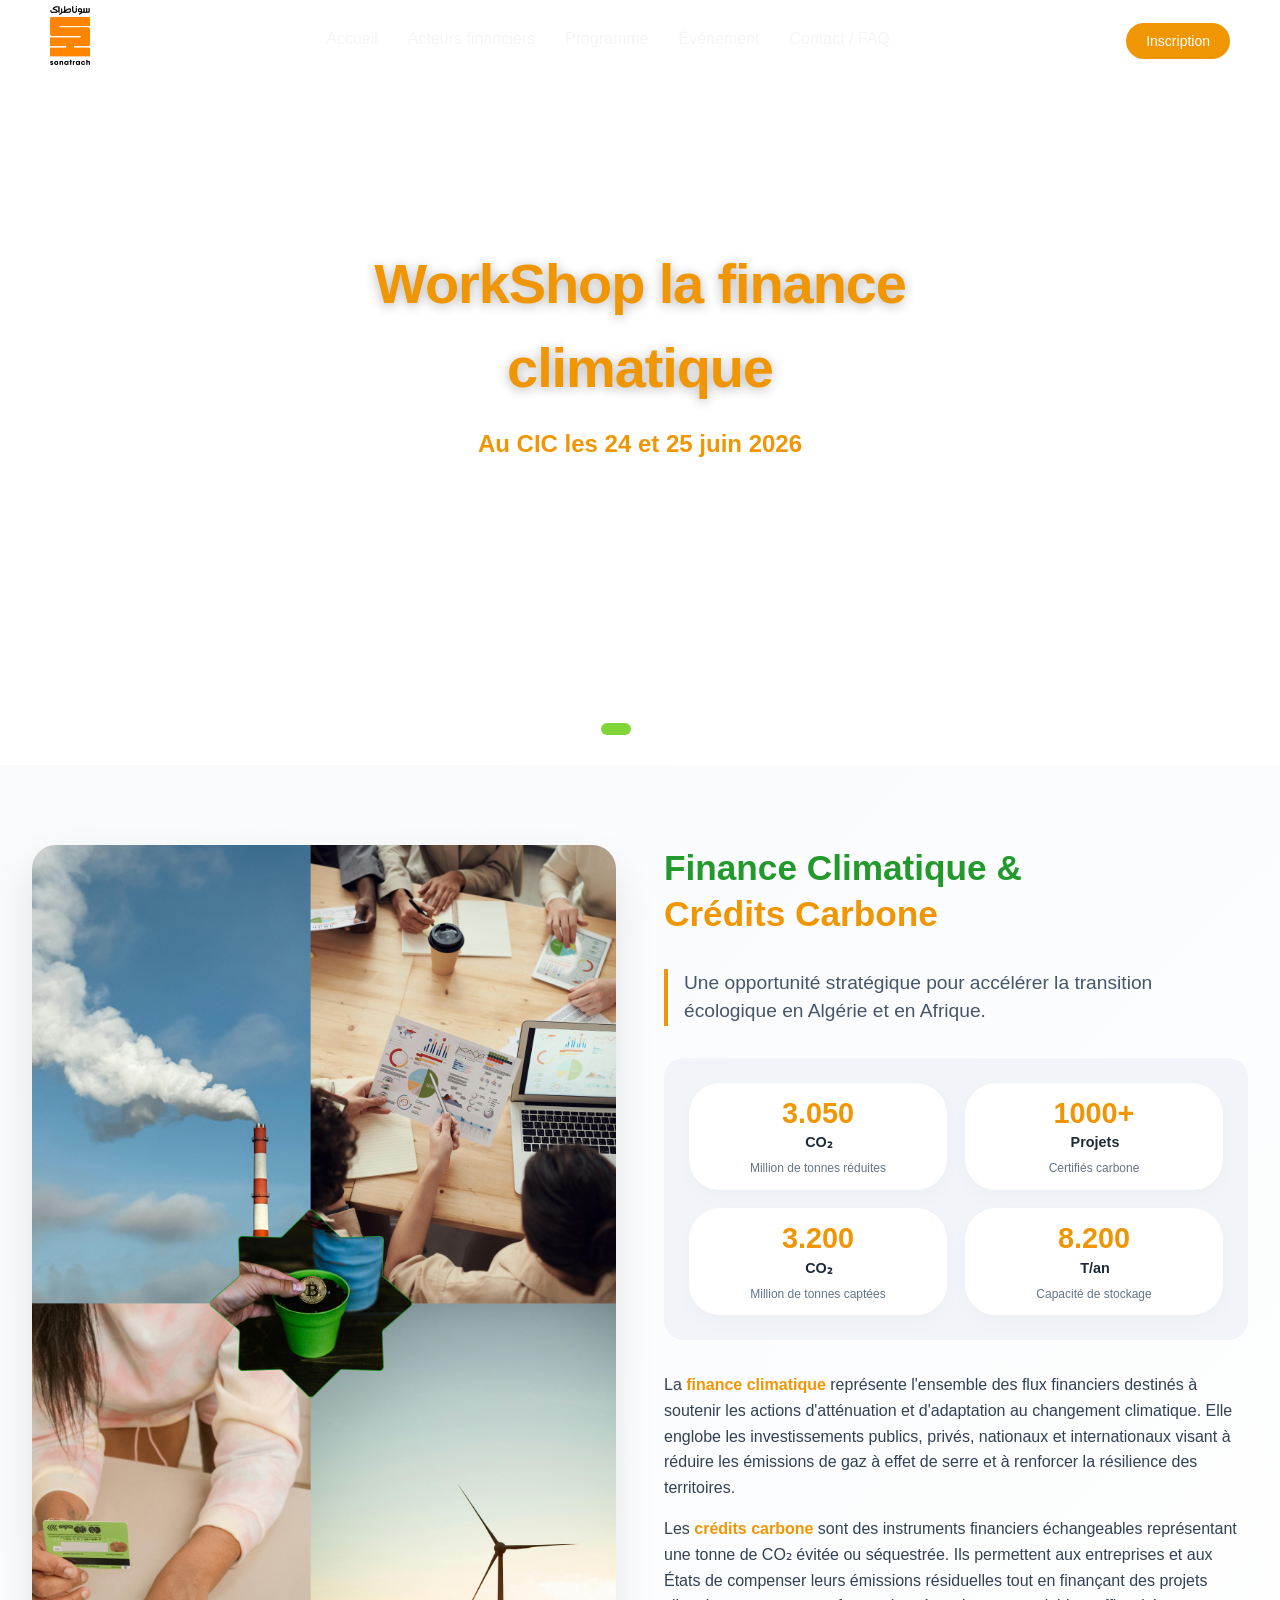
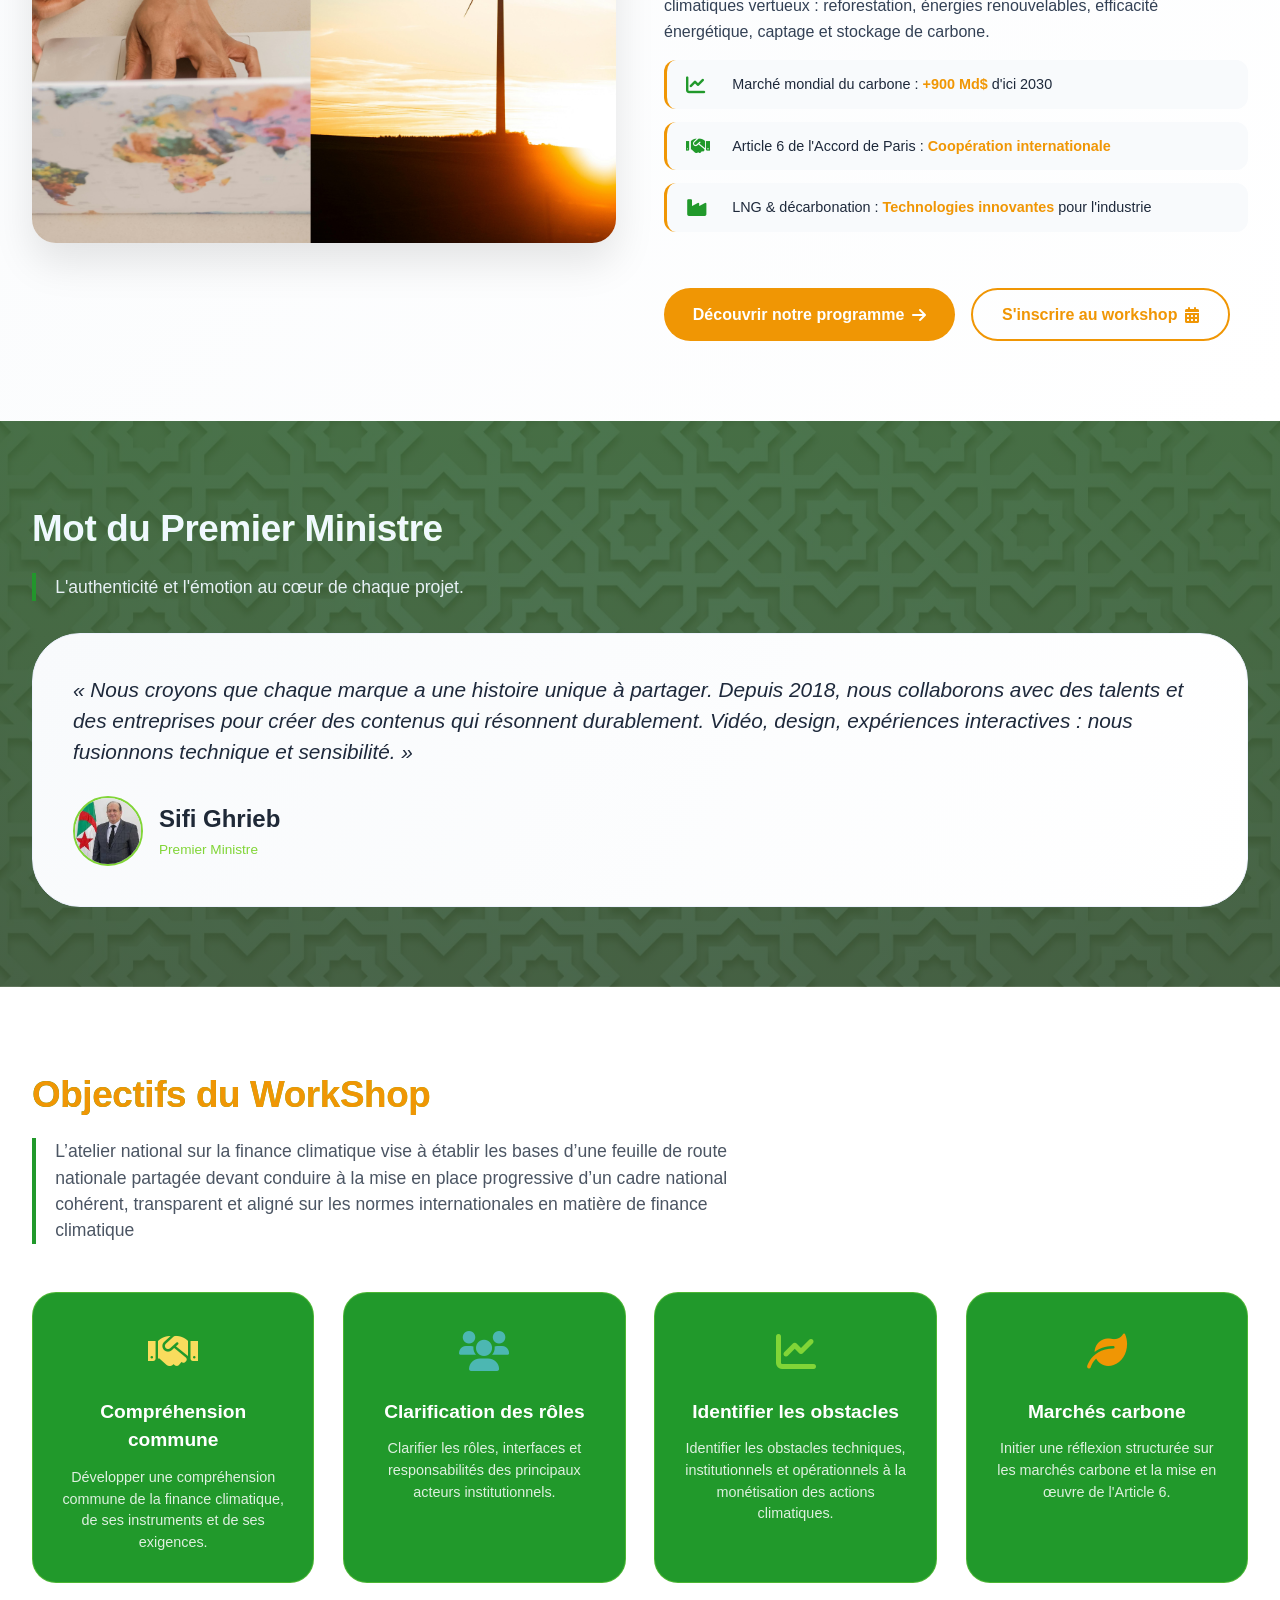
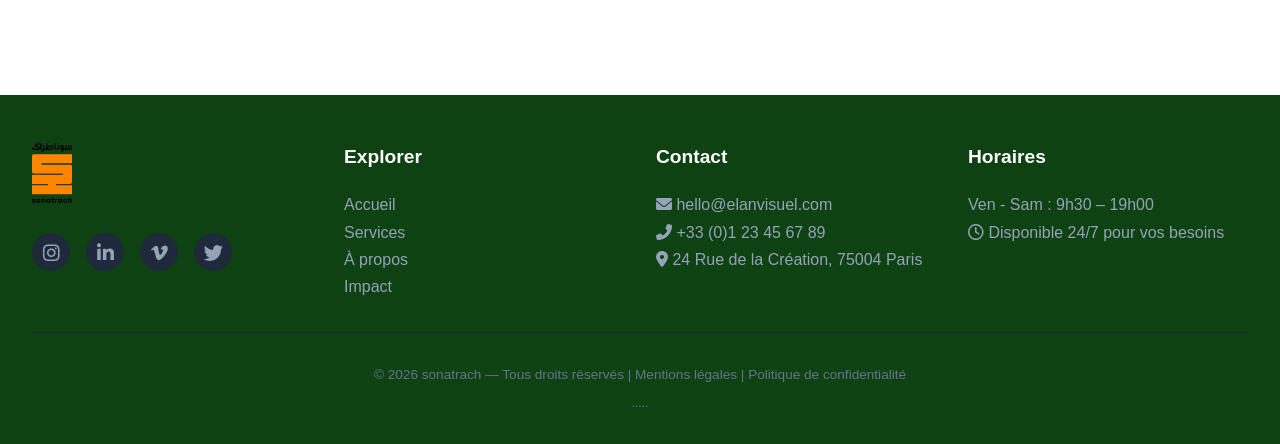
==== commit 00ec7875: "Update index.html" ====
--- a/index.html
+++ b/index.html
@@ -23,7 +23,7 @@
     <ul class="nav-links">
         <li class="nav-item"><a href="index.html">Accueil</a></li>
         <li class="nav-item"><a href="test.html">Acteurs financiers</a></li>
-        <!-- <li class="nav-item"><a href="index.html">Projets</a></li> -->
+        <li class="nav-item"><a href="inscreption.html#programme">Programme</a></li>
         <li class="nav-item"><a href="inscreption.html">Événement</a></li>
         <li class="nav-item"><a href="F&Q.html">Contact / FAQ</a></li>
     </ul>
@@ -65,7 +65,7 @@
         <h1 style="color: #F09604;">WorkShop la finance climatique </h1>
         <h2 style="color: #F09604;">Au CIC les 24 et 25 juin 2026 </h2>
         <p>Construire un avenir durable grâce à la finance climatique et aux crédits carbone</p>
-        <a href="inscreption.html#programme" class="btn-hero">Découvrir notre Programme </a>
+        <!--<a href="inscreption.html#programme" class="btn-hero">Découvrir notre Programme </a>
        <!-- <i class="fas fa-arrow-right"></i> flech dans btn--> 
     </div>
     
@@ -140,8 +140,8 @@
             </div>
             
             <div class="presentation-cta">
-                <a href="#programme" class="btn-presentation">Découvrir notre programme <i class="fas fa-arrow-right"></i></a>
-                <a href="#inscription" class="btn-presentation-outline">S'inscrire au workshop <i class="fas fa-calendar-alt"></i></a>
+                <a href="inscreption.html#programme" class="btn-presentation">Découvrir notre programme <i class="fas fa-arrow-right"></i></a>
+                <a href="inscreption.html#inscription" class="btn-presentation-outline">S'inscrire au workshop <i class="fas fa-calendar-alt"></i></a>
             </div>
         </div>
     </div>
@@ -154,10 +154,10 @@
     <div class="testimonial-block">
         <p class="testimonial-text">« Nous croyons que chaque marque a une histoire unique à partager. Depuis 2018, nous collaborons avec des talents et des entreprises pour créer des contenus qui résonnent durablement. Vidéo, design, expériences interactives : nous fusionnons technique et sensibilité. »</p>
         <div style="display: flex; align-items: center; gap: 1rem; margin-top: 1.8rem;">
-            <img src="image/sifi.jpg" alt="portrait" style="width: 52px; height: 52px; border-radius: 50%; object-fit: cover; border: 2px solid #81D537;">
+            <img src="image/sifi.jpg" alt="portrait" style="width: 70px; height: 70px; border-radius: 50%; object-fit: cover; border: 2px solid #81D537;">
             <div>
                 <!--coordonné 1er ministre-->
-                <strong style="font-size: 1rem;">Sifi Ghrieb</strong><br>
+                <strong style="font-size: 1.5rem;">Sifi Ghrieb</strong><br>
                 <span style="font-size: 0.85rem; color: #81D537;">Premier Ministre</span>
             </div>
         </div>
@@ -480,4 +480,4 @@
 </script>
 
 </body>
-</html>+</html>
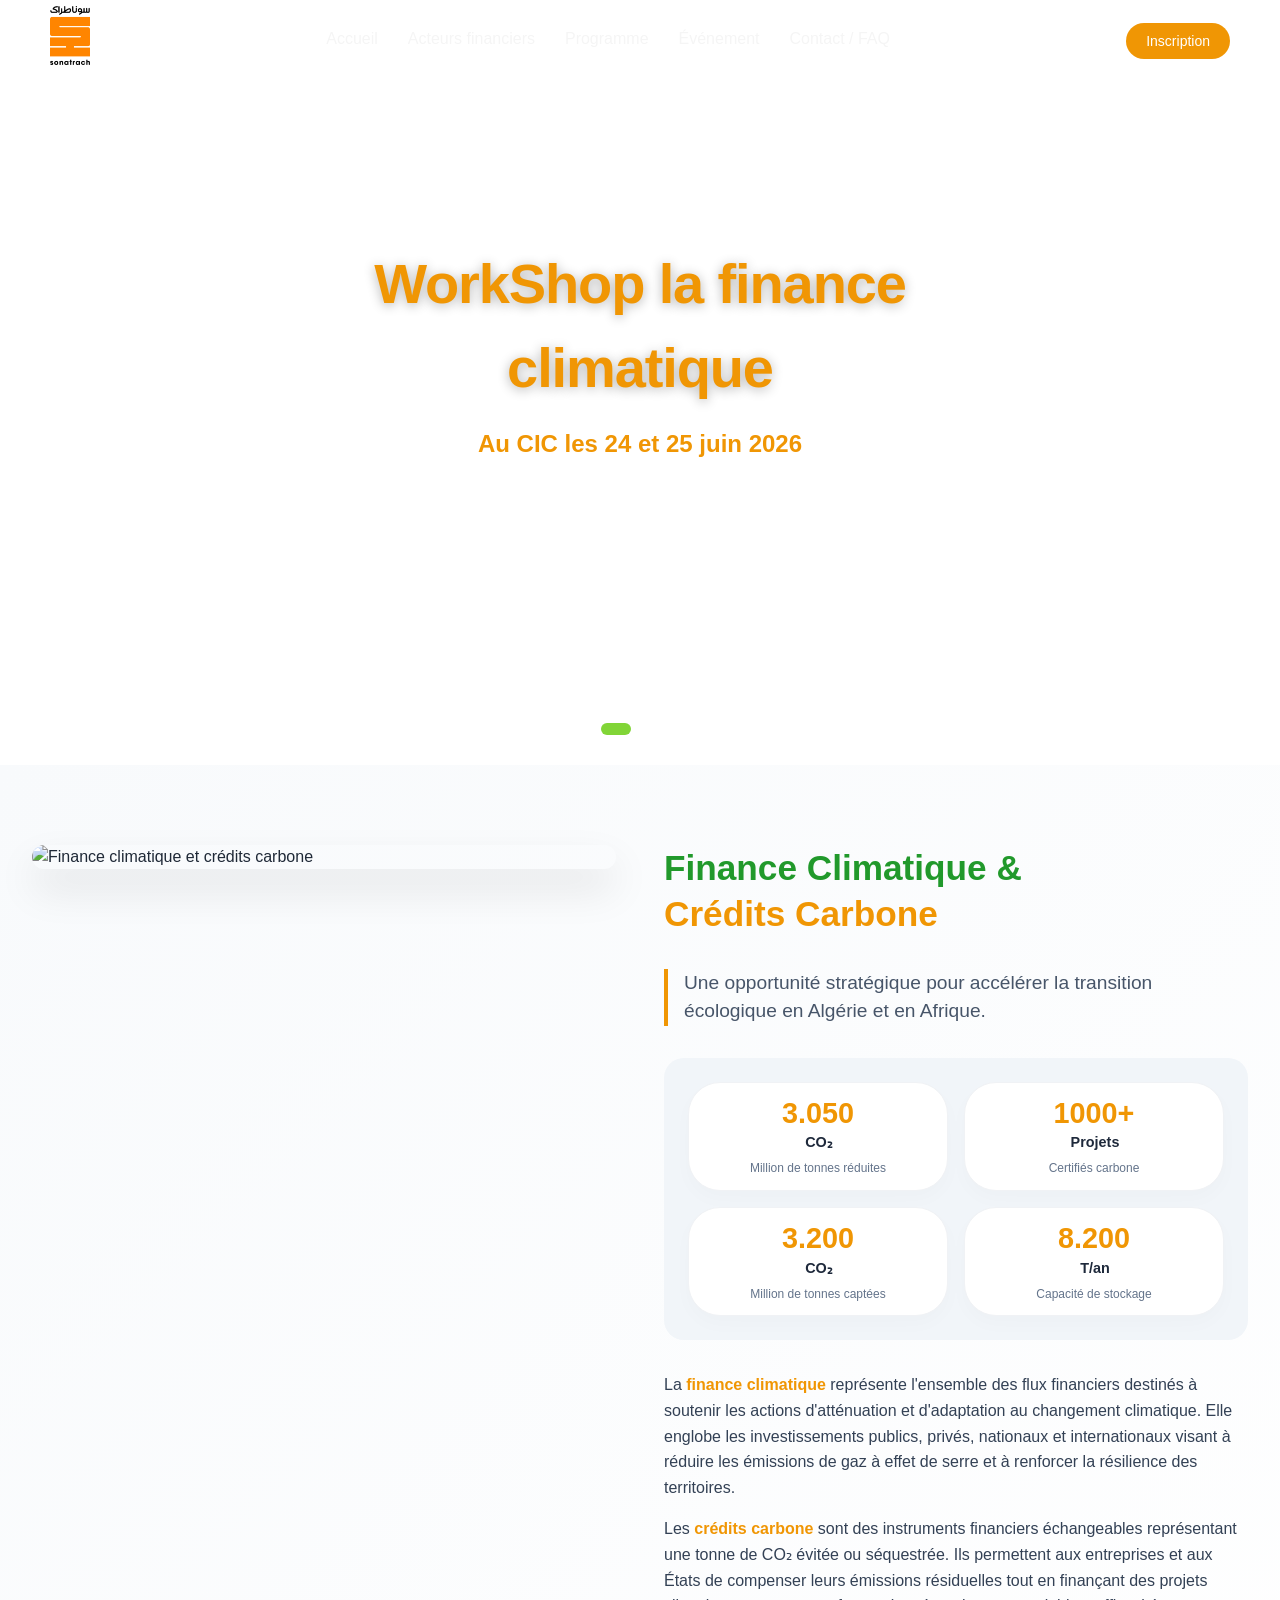
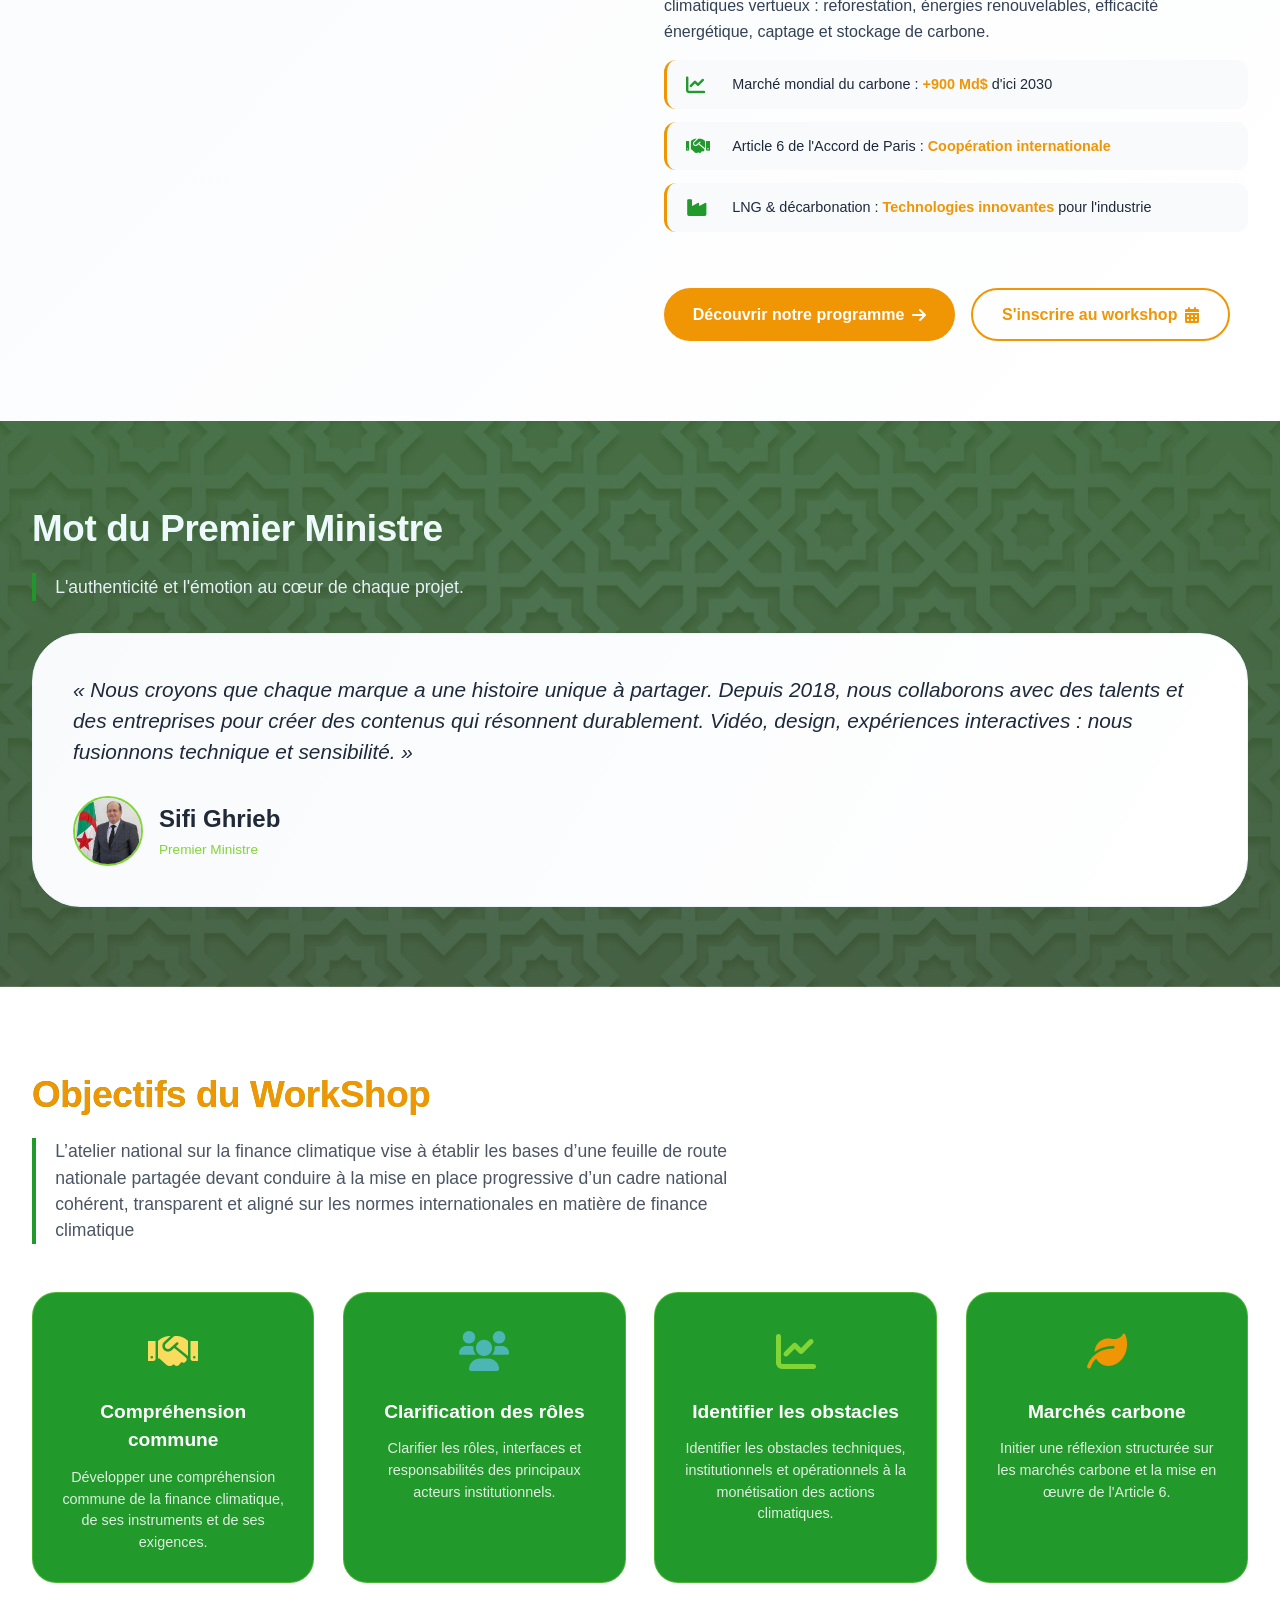
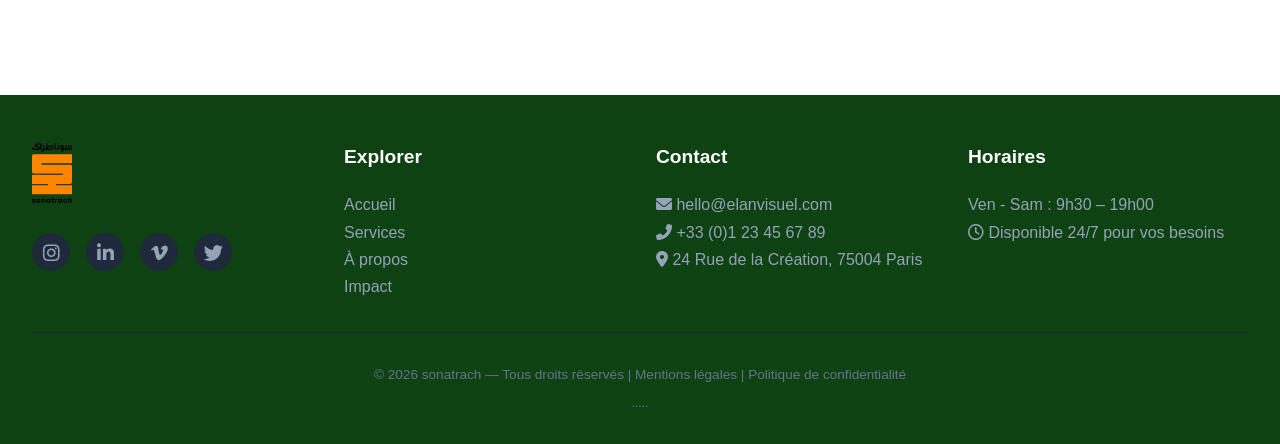
==== commit 76fe2305: "Update index.html" ====
--- a/index.html
+++ b/index.html
@@ -89,7 +89,7 @@
 <section id="presentation" class="section presentation-section">
     <div class="presentation-container">
         <div class="presentation-image">
-            <img src="image/Frame 4.png" alt="Finance climatique et crédits carbone" class="presentation-img">
+            <img src="image/Frame 4(1).png" alt="Finance climatique et crédits carbone" class="presentation-img">
         </div>
         <div class="presentation-content">
             <h2 class="presentation-title">Finance Climatique & <span class="highlight">Crédits Carbone</span></h2>
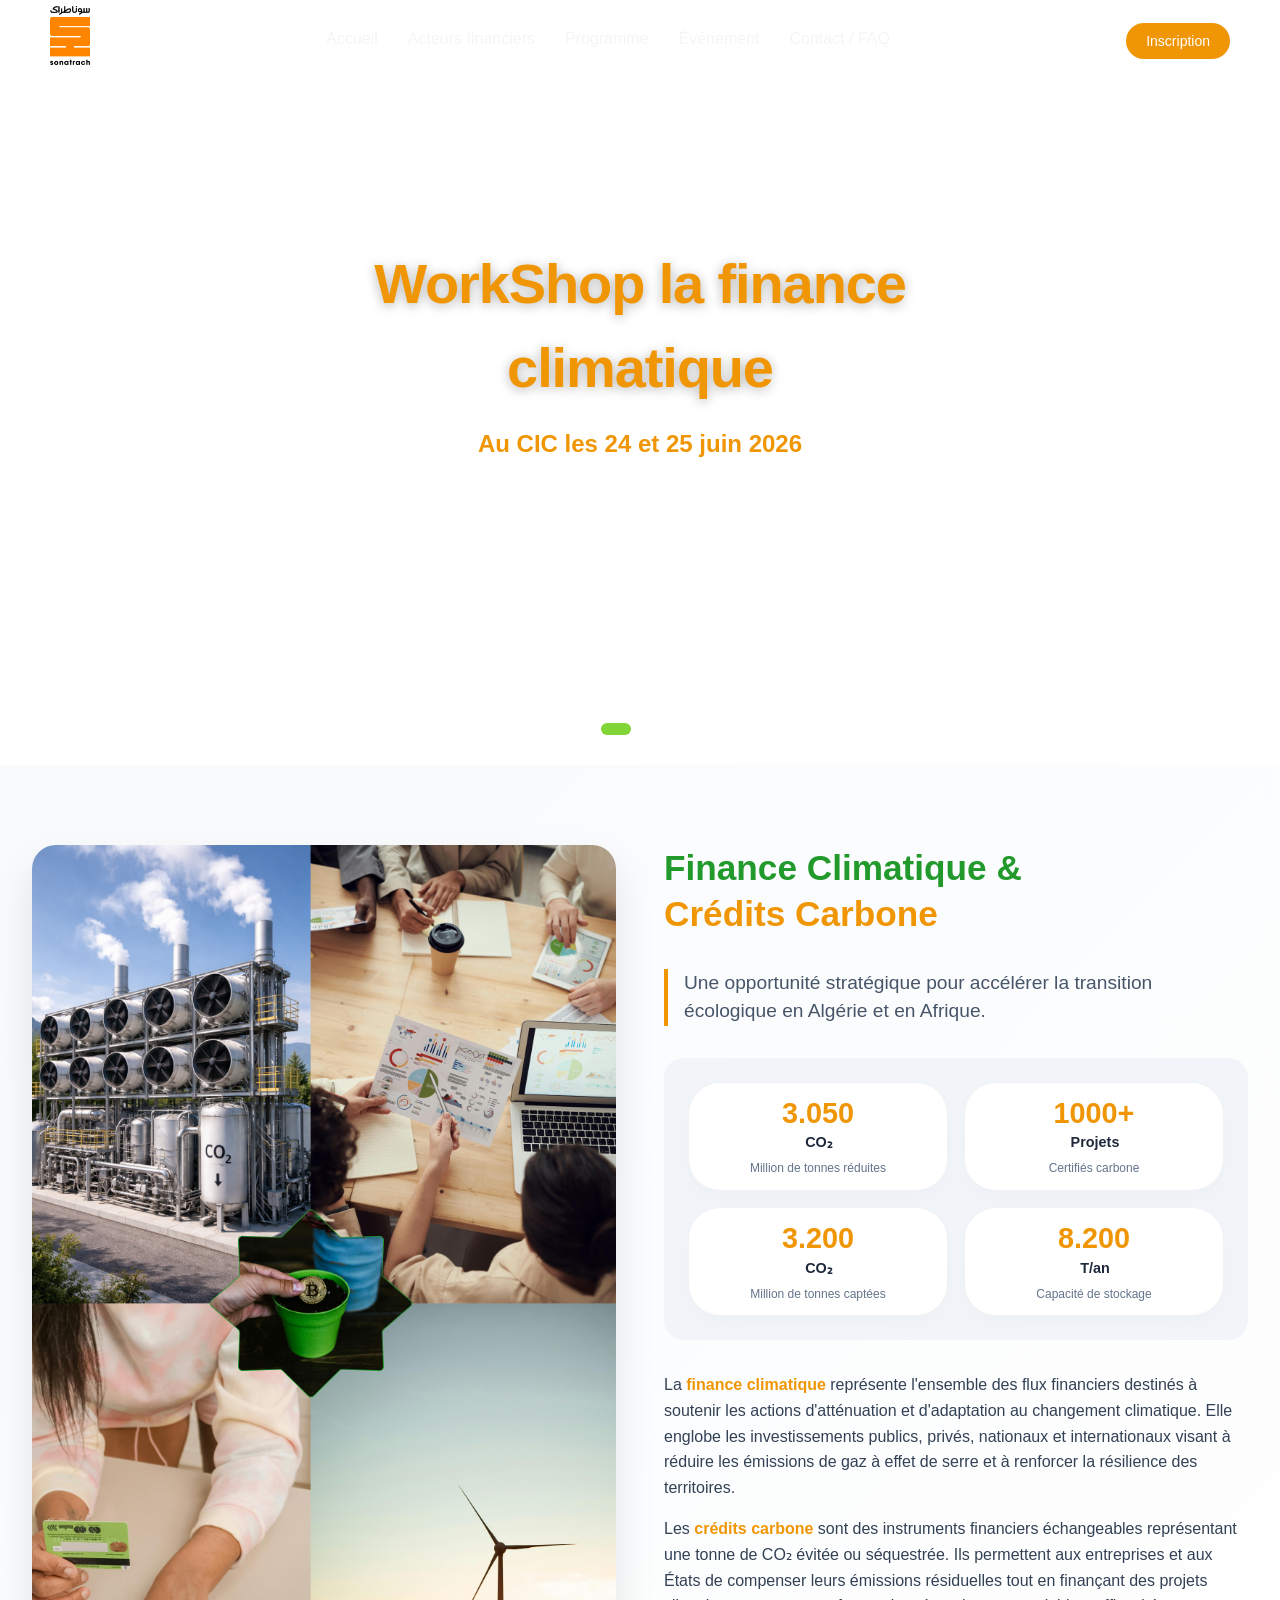
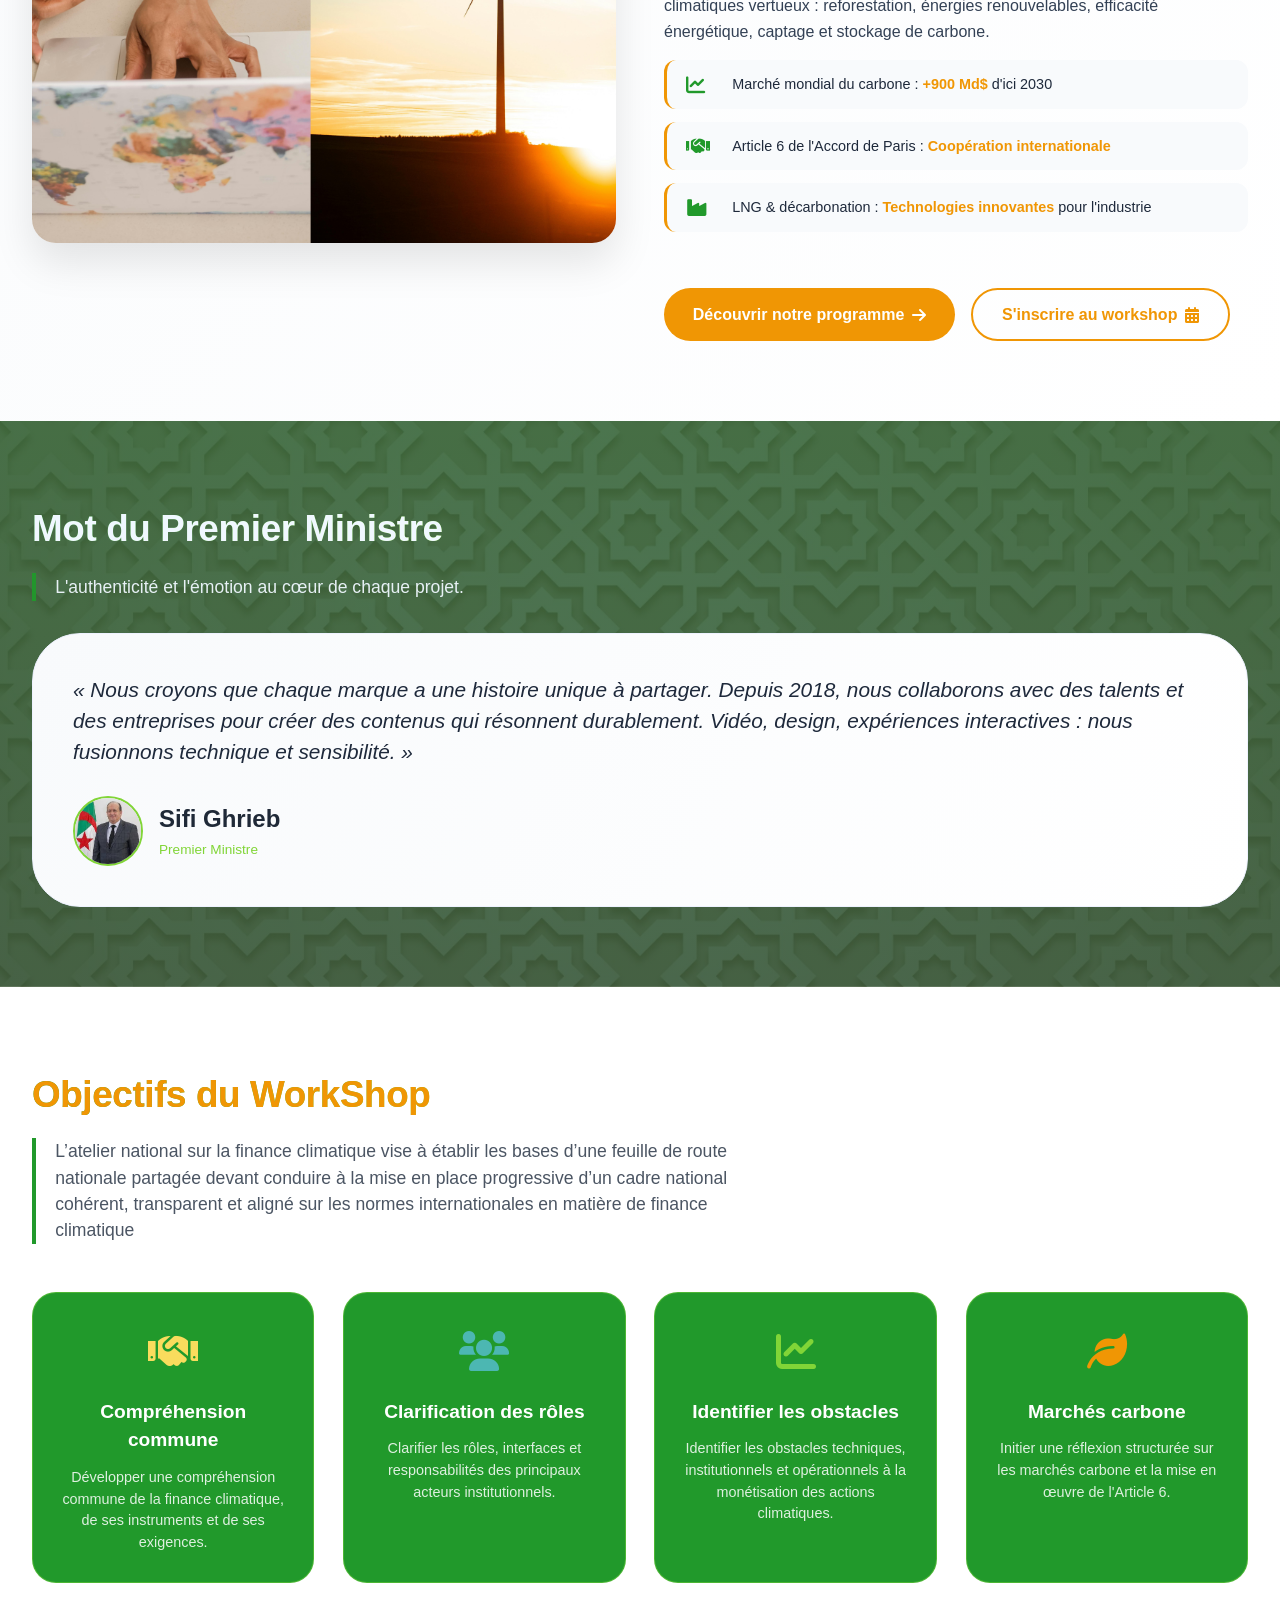
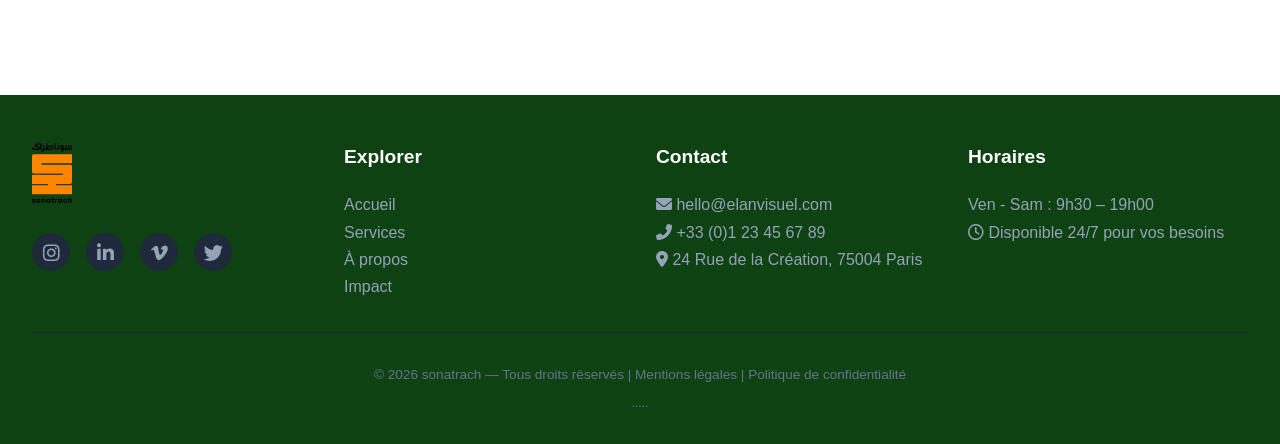
==== commit 8990dcec: "Update index.html" ====
--- a/index.html
+++ b/index.html
@@ -89,7 +89,7 @@
 <section id="presentation" class="section presentation-section">
     <div class="presentation-container">
         <div class="presentation-image">
-            <img src="image/Frame 4(1).png" alt="Finance climatique et crédits carbone" class="presentation-img">
+            <img src="image/Frame5.png" alt="Finance climatique et crédits carbone" class="presentation-img">
         </div>
         <div class="presentation-content">
             <h2 class="presentation-title">Finance Climatique & <span class="highlight">Crédits Carbone</span></h2>
